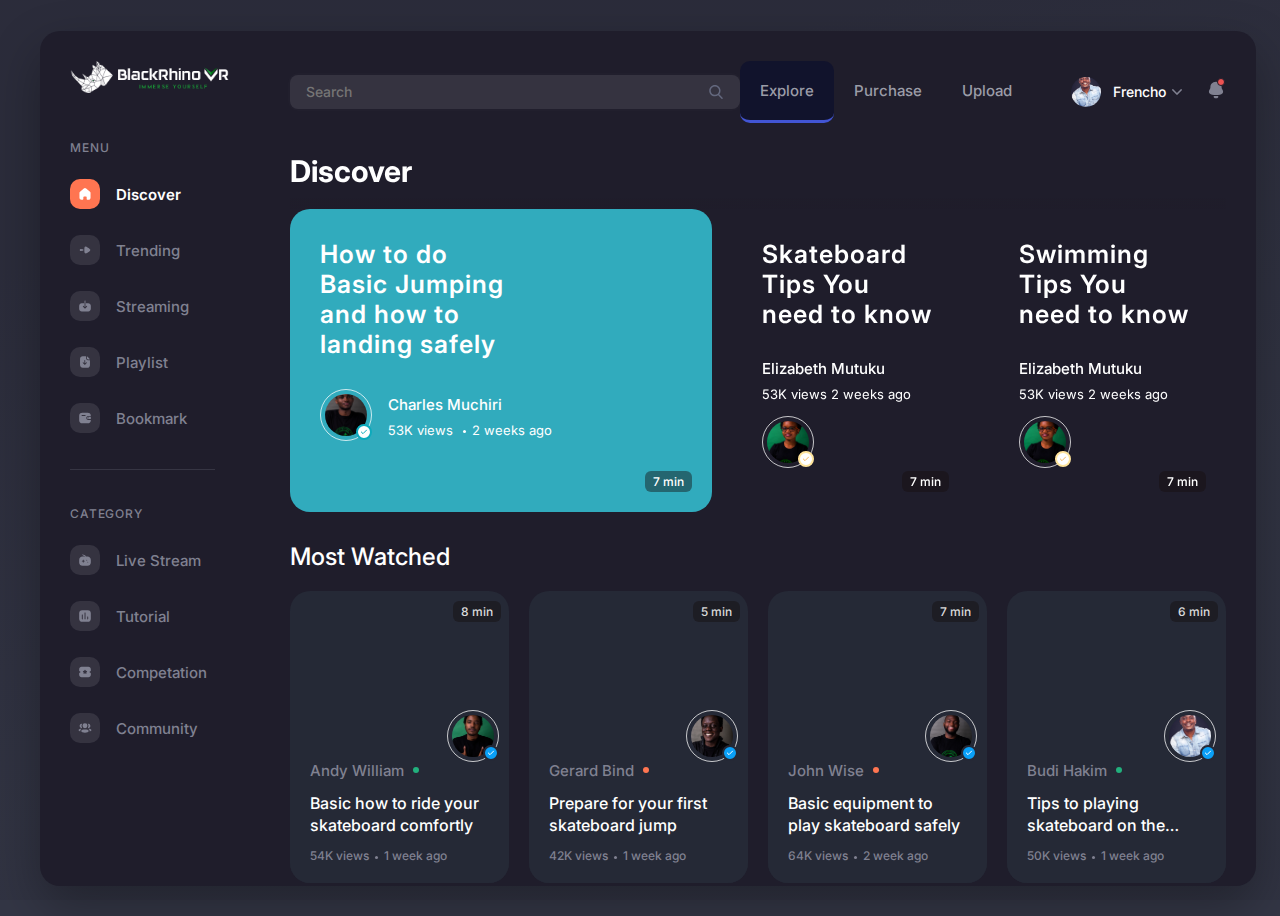
==== index.html @ 7362e7e1 "initial commit" ====
<!DOCTYPE html>
<html lang="en">

<head>
    <meta charset="UTF-8">
    <meta http-equiv="X-UA-Compatible" content="IE=edge">
    <meta name="viewport" content="width=device-width, initial-scale=1.0">
    <title>Black Rhino 3D</title>
    <link rel="shortcut icon" type="image/jpg" href="/media/favicon.png" />
    <link rel="stylesheet" type="text/css" href="styles/styles.css" media="screen" />
    <link rel="stylesheet" type="text/css" href="https://vjs.zencdn.net/5-unsafe/video-js.css" media="screen">
</head>

<body>
    <div class="container">
        <div class="sidebar">
            <span class="logo">
                <img src="/media/brvr-logo.png">
            </span>
            <a class="logo-expand" href="#">
                <img src="media/logo_14_l_r.png">
            </a>
            <div class="side-wrapper">
                <div class="side-title">MENU</div>
                <div class="side-menu">
                    <a class="sidebar-link discover is-active" href="#">
                        <svg viewBox="0 0 24 24" fill="currentColor">
                            <path
                                d="M9.135 20.773v-3.057c0-.78.637-1.414 1.423-1.414h2.875c.377 0 .74.15 1.006.414.267.265.417.625.417 1v3.057c-.002.325.126.637.356.867.23.23.544.36.87.36h1.962a3.46 3.46 0 002.443-1 3.41 3.41 0 001.013-2.422V9.867c0-.735-.328-1.431-.895-1.902l-6.671-5.29a3.097 3.097 0 00-3.949.072L3.467 7.965A2.474 2.474 0 002.5 9.867v8.702C2.5 20.464 4.047 22 5.956 22h1.916c.68 0 1.231-.544 1.236-1.218l.027-.009z" />
                        </svg>
                        Discover
                    </a>
                    <a class="sidebar-link trending" href="#">
                        <svg viewBox="0 0 24 24" fill="currentColor">
                            <path fill-rule="evenodd" clip-rule="evenodd"
                                d="M10.835 12.007l.002.354c.012 1.404.096 2.657.242 3.451 0 .015.16.802.261 1.064.16.38.447.701.809.905a2 2 0 00.91.219c.249-.012.66-.137.954-.242l.244-.094c1.617-.642 4.707-2.74 5.891-4.024l.087-.09.39-.42c.245-.322.375-.715.375-1.138 0-.379-.116-.758-.347-1.064-.07-.099-.18-.226-.28-.334l-.379-.397c-1.305-1.321-4.129-3.175-5.593-3.79 0-.013-.91-.393-1.343-.407h-.057c-.665 0-1.286.379-1.603.991-.087.168-.17.496-.233.784l-.114.544c-.13.874-.216 2.216-.216 3.688zm-6.332-1.525C3.673 10.482 3 11.162 3 12a1.51 1.51 0 001.503 1.518l3.7-.328c.65 0 1.179-.532 1.179-1.19 0-.658-.528-1.191-1.18-1.191l-3.699-.327z" />
                        </svg>
                        Trending
                    </a>
                    <a class="sidebar-link" href="#">
                        <svg viewBox="0 0 24 24" fill="currentColor">
                            <path
                                d="M11.23 7.29V3.283c0-.427.34-.782.77-.782.385 0 .711.298.763.677l.007.104v4.01h4.78c2.38 0 4.335 1.949 4.445 4.38l.005.215v5.04c0 2.447-1.887 4.456-4.232 4.569l-.208.005H6.44c-2.38 0-4.326-1.94-4.435-4.379L2 16.905v-5.03c0-2.447 1.878-4.466 4.222-4.58l.208-.004h4.8v6.402l-1.6-1.652a.755.755 0 00-1.09 0 .81.81 0 00-.22.568c0 .157.045.32.14.459l.08.099 2.91 3.015c.14.155.34.237.55.237a.735.735 0 00.465-.166l.075-.071 2.91-3.015c.3-.31.3-.816 0-1.126a.755.755 0 00-1.004-.077l-.086.077-1.59 1.652V7.291h-1.54z" />
                        </svg>
                        Streaming
                    </a>
                    <a class="sidebar-link" href="#">
                        <svg viewBox="0 0 24 24" fill="currentColor">
                            <path fill-rule="evenodd" clip-rule="evenodd"
                                d="M12.1535 16.64L14.995 13.77C15.2822 13.47 15.2822 13 14.9851 12.71C14.698 12.42 14.2327 12.42 13.9455 12.71L12.3713 14.31V9.49C12.3713 9.07 12.0446 8.74 11.6386 8.74C11.2327 8.74 10.896 9.07 10.896 9.49V14.31L9.32178 12.71C9.03465 12.42 8.56931 12.42 8.28218 12.71C7.99505 13 7.99505 13.47 8.28218 13.77L11.1139 16.64C11.1832 16.71 11.2624 16.76 11.3515 16.8C11.4406 16.84 11.5396 16.86 11.6386 16.86C11.7376 16.86 11.8267 16.84 11.9158 16.8C12.005 16.76 12.0842 16.71 12.1535 16.64ZM19.3282 9.02561C19.5609 9.02292 19.8143 9.02 20.0446 9.02C20.302 9.02 20.5 9.22 20.5 9.47V17.51C20.5 19.99 18.5 22 16.0446 22H8.17327C5.58911 22 3.5 19.89 3.5 17.29V6.51C3.5 4.03 5.4901 2 7.96535 2H13.2525C13.5 2 13.7079 2.21 13.7079 2.46V5.68C13.7079 7.51 15.1931 9.01 17.0149 9.02C17.4333 9.02 17.8077 9.02318 18.1346 9.02595C18.3878 9.02809 18.6125 9.03 18.8069 9.03C18.9479 9.03 19.1306 9.02789 19.3282 9.02561ZM19.6045 7.5661C18.7916 7.5691 17.8322 7.5661 17.1421 7.5591C16.047 7.5591 15.145 6.6481 15.145 5.5421V2.9061C15.145 2.4751 15.6629 2.2611 15.9579 2.5721C16.7203 3.37199 17.8873 4.5978 18.8738 5.63395C19.2735 6.05379 19.6436 6.44249 19.945 6.7591C20.2342 7.0621 20.0223 7.5651 19.6045 7.5661Z" />
                        </svg>
                        Playlist
                    </a>
                    <a class="sidebar-link" href="#">
                        <svg viewBox="0 0 24 24" fill="currentColor">
                            <path fill-rule="evenodd" clip-rule="evenodd"
                                d="M17.769 8.382H22C22 4.985 19.964 3 16.516 3H7.484C4.036 3 2 4.985 2 8.338v7.324C2 19.015 4.036 21 7.484 21h9.032C19.964 21 22 19.015 22 15.662v-.313h-4.231c-1.964 0-3.556-1.552-3.556-3.466 0-1.915 1.592-3.467 3.556-3.467v-.034zm0 1.49h3.484c.413 0 .747.326.747.728v2.531a.746.746 0 01-.747.728H17.85c-.994.013-1.864-.65-2.089-1.595a1.982 1.982 0 01.433-1.652 2.091 2.091 0 011.576-.74zm.151 2.661h.329a.755.755 0 00.764-.745.755.755 0 00-.764-.746h-.329a.766.766 0 00-.54.213.727.727 0 00-.224.524c0 .413.34.75.764.754zM6.738 8.382h5.644a.755.755 0 00.765-.746.755.755 0 00-.765-.745H6.738a.755.755 0 00-.765.737c0 .413.341.75.765.754z" />
                        </svg>
                        Bookmark
                    </a>
                </div>
            </div>
            <div class="side-wrapper">
                <div class="side-title">CATEGORY</div>
                <div class="side-menu">
                    <a class="sidebar-link" href="#">
                        <svg viewBox="0 0 24 24" fill="currentColor">
                            <path fill-rule="evenodd" clip-rule="evenodd"
                                d="M15.164 6.083l.948.011c3.405 0 5.888 2.428 5.888 5.78v4.307c0 3.353-2.483 5.78-5.888 5.78A193.5 193.5 0 0112.01 22c-1.374 0-2.758-.01-4.122-.038-3.405 0-5.888-2.428-5.888-5.78v-4.307c0-3.353 2.483-5.78 5.898-5.78 1.286-.02 2.6-.04 3.935-.04v-.163c0-.665-.56-1.204-1.226-1.204h-.972c-1.109 0-2.012-.886-2.012-1.965 0-.395.334-.723.736-.723.412 0 .736.328.736.723 0 .289.246.52.54.52h.972c1.481.01 2.688 1.194 2.698 2.64v.183c.619 0 1.238.008 1.859.017zm-4.312 8.663h-1.03v1.02a.735.735 0 01-.737.723.728.728 0 01-.736-.722v-1.021H7.31a.728.728 0 01-.736-.723c0-.395.334-.722.736-.722h1.04v-1.012c0-.395.324-.723.736-.723.403 0 .736.328.736.723v1.012h1.03c.403 0 .737.327.737.722a.728.728 0 01-.736.723zm4.17-1.629h.099a.728.728 0 00.736-.722.735.735 0 00-.736-.723h-.098a.722.722 0 100 1.445zm1.679 3.315h.098a.728.728 0 00.736-.723.735.735 0 00-.736-.723H16.7a.722.722 0 100 1.445z" />
                        </svg>
                        Live Stream
                    </a>
                    <a class="sidebar-link" href="#">
                        <svg viewBox="0 0 24 24" fill="currentColor">
                            <path fill-rule="evenodd" clip-rule="evenodd"
                                d="M7.33 2h9.34c3.4 0 5.32 1.93 5.33 5.33v9.34c0 3.4-1.93 5.33-5.33 5.33H7.33C3.93 22 2 20.07 2 16.67V7.33C2 3.93 3.93 2 7.33 2zm4.72 15.86c.43 0 .79-.32.83-.75V6.92a.815.815 0 00-.38-.79.84.84 0 00-1.28.79v10.19c.05.43.41.75.83.75zm4.6 0c.42 0 .78-.32.83-.75v-3.28a.839.839 0 00-1.28-.79.806.806 0 00-.38.79v3.28c.04.43.4.75.83.75zm-8.43-.75a.827.827 0 01-.83.75c-.43 0-.79-.32-.83-.75V10.2a.84.84 0 01.39-.79c.27-.17.61-.17.88 0s.42.48.39.79v6.91z" />
                        </svg>
                        Tutorial
                    </a>
                    <a class="sidebar-link" href="#">
                        <svg viewBox="0 0 24 24" fill="currentColor">
                            <path fill-rule="evenodd" clip-rule="evenodd"
                                d="M19.761 12.001c0 .814.668 1.475 1.489 1.475.414 0 .75.333.75.743v2.677C22 19.159 20.142 21 17.858 21H6.143C3.859 21 2 19.159 2 16.896v-2.677c0-.41.336-.743.75-.743.822 0 1.49-.662 1.49-1.475 0-.793-.641-1.39-1.49-1.39a.752.752 0 01-.53-.217.74.74 0 01-.22-.525l.002-2.764C2.002 4.842 3.86 3 6.144 3h11.712c2.284 0 4.143 1.842 4.143 4.105L22 9.782a.741.741 0 01-.219.526.753.753 0 01-.531.218c-.821 0-1.489.662-1.489 1.475zm-5.509.647l1.179-1.137a.73.73 0 00-.409-1.25l-1.629-.236-.729-1.462a.737.737 0 00-.662-.41H12a.74.74 0 00-.663.409l-.729 1.463-1.626.235a.735.735 0 00-.6.498.724.724 0 00.187.753l1.179 1.137-.278 1.608a.727.727 0 00.295.719.742.742 0 00.777.054L12 14.27l1.455.757a.733.733 0 00.78-.053.723.723 0 00.296-.718l-.279-1.608z" />
                        </svg>
                        Competation
                    </a>
                    <a class="sidebar-link" href="#">
                        <svg viewBox="0 0 24 24" fill="currentColor">
                            <path fill-rule="evenodd" clip-rule="evenodd"
                                d="M16.158 8.233a4.207 4.207 0 01-4.209 4.234 4.207 4.207 0 01-4.21-4.234A4.206 4.206 0 0111.95 4a4.206 4.206 0 014.21 4.233zM11.95 20c-3.431 0-6.36-.544-6.36-2.72 0-2.177 2.91-2.74 6.36-2.74 3.431 0 6.361.544 6.361 2.72S15.399 20 11.949 20zm6.008-11.69a5.765 5.765 0 01-.984 3.24.158.158 0 00.107.245 3.4 3.4 0 00.483.046c1.643.044 3.118-1.02 3.525-2.621.604-2.379-1.168-4.514-3.425-4.514-.245 0-.48.026-.708.073-.031.007-.064.021-.082.05-.022.034-.006.08.016.11a5.807 5.807 0 011.068 3.37zm2.721 5.203c1.104.217 1.83.66 2.131 1.304a1.923 1.923 0 010 1.67c-.46.998-1.944 1.319-2.52 1.402-.12.018-.215-.086-.203-.206.295-2.767-2.048-4.08-2.654-4.381-.026-.014-.032-.034-.03-.047.003-.009.013-.023.033-.026 1.312-.024 2.722.156 3.243.284zM6.438 11.84c.164-.004.325-.019.483-.046a.158.158 0 00.106-.245 5.765 5.765 0 01-.984-3.24c0-1.25.39-2.416 1.068-3.372.022-.03.037-.075.016-.11-.017-.027-.051-.042-.082-.05a3.52 3.52 0 00-.71-.072c-2.255 0-4.027 2.135-3.423 4.514.407 1.6 1.882 2.664 3.525 2.621zm.159 1.414c.003.013-.003.033-.028.047-.607.302-2.95 1.614-2.656 4.38.013.121-.082.224-.201.207-.577-.083-2.06-.404-2.52-1.402a1.917 1.917 0 010-1.67c.3-.644 1.026-1.087 2.13-1.305.522-.127 1.93-.307 3.244-.283.02.003.03.017.03.026z" />
                        </svg>
                        Community
                    </a>
                </div>
            </div>
        </div>
        <div class="wrapper">
            <div class="header">
                <div class="search-bar">
                    <input type="text" placeholder="Search">
                </div>
                <a class="header-link active">Explore</a>
                <a class="header-link">Purchase</a>
                <a class="header-link">Upload</a>
                <div class="user-settings">
                    <img class="user-img" src="/media/team-brian.jpg" alt=" Brian Afande">
                    <div class="user-name">Frencho</div>
                    <svg viewBox="0 0 492 492" fill="currentColor">
                        <path
                            d="M484.13 124.99l-16.11-16.23a26.72 26.72 0 00-19.04-7.86c-7.2 0-13.96 2.79-19.03 7.86L246.1 292.6 62.06 108.55c-5.07-5.06-11.82-7.85-19.03-7.85s-13.97 2.79-19.04 7.85L7.87 124.68a26.94 26.94 0 000 38.06l219.14 219.93c5.06 5.06 11.81 8.63 19.08 8.63h.09c7.2 0 13.96-3.57 19.02-8.63l218.93-219.33A27.18 27.18 0 00492 144.1c0-7.2-2.8-14.06-7.87-19.12z">
                        </path>
                    </svg>
                    <div class="notify">
                        <div class="notification"></div>
                        <svg viewBox="0 0 24 24" fill="currentColor">
                            <path fill-rule="evenodd" clip-rule="evenodd"
                                d="M18.707 8.796c0 1.256.332 1.997 1.063 2.85.553.628.73 1.435.73 2.31 0 .874-.287 1.704-.863 2.378a4.537 4.537 0 01-2.9 1.413c-1.571.134-3.143.247-4.736.247-1.595 0-3.166-.068-4.737-.247a4.532 4.532 0 01-2.9-1.413 3.616 3.616 0 01-.864-2.378c0-.875.178-1.682.73-2.31.754-.854 1.064-1.594 1.064-2.85V8.37c0-1.682.42-2.781 1.283-3.858C7.861 2.942 9.919 2 11.956 2h.09c2.08 0 4.204.987 5.466 2.625.82 1.054 1.195 2.108 1.195 3.745v.426zM9.074 20.061c0-.504.462-.734.89-.833.5-.106 3.545-.106 4.045 0 .428.099.89.33.89.833-.025.48-.306.904-.695 1.174a3.635 3.635 0 01-1.713.731 3.795 3.795 0 01-1.008 0 3.618 3.618 0 01-1.714-.732c-.39-.269-.67-.694-.695-1.173z" />
                        </svg>
                    </div>
                </div>
            </div>
            <main class="main-container">
                <div class="main-header anim" style="--delay: 0s">Discover</div>
                <div class="main-blogs">
                    <div class="main-blog anim" style="--delay: .1s">
                        <div class="main-blog__title">How to do Basic Jumping and how to landing safely</div>
                        <div class="main-blog__author">
                            <div class="author-img__wrapper">
                                <svg viewBox="0 0 24 24" fill="none" stroke="currentColor" stroke-width="3"
                                    stroke-linecap="round" stroke-linejoin="round" class="feather feather-check">
                                    <path d="M20 6L9 17l-5-5" />
                                </svg>
                                <img class="author-img" src="/media/Charles-Muchiri-360-Videos.jpg" />
                            </div>
                            <div class="author-detail">
                                <div class="author-name">Charles Muchiri</div>
                                <div class="author-info">53K views <span class="seperate"></span>2 weeks ago</div>
                            </div>
                        </div>
                        <div class="main-blog__time">7 min</div>
                    </div>
                    <div class="main-blog anim" style="--delay: .2s">
                        <div class="main-blog__title">Skateboard Tips You need to know</div>
                        <div class="main-blog__author tips">
                            <div class="main-blog__time">7 min</div>
                            <div class="author-img__wrapper">
                                <svg viewBox="0 0 24 24" fill="none" stroke="currentColor" stroke-width="3"
                                    stroke-linecap="round" stroke-linejoin="round" class="feather feather-check">
                                    <path d="M20 6L9 17l-5-5" />
                                </svg>
                                <img class="author-img" src="/media/Elizabeth-Mutuku-360-Videos.jpg" />
                            </div>
                            <div class="author-detail">
                                <div class="author-name">Elizabeth Mutuku</div>
                                <div class="author-info">53K views <span></span>2 weeks ago</div>
                            </div>
                        </div>
                    </div>
                    <div class="main-blog anim" style="--delay: .3s;background-image: url(https://images.pexels.com/photos/3046637/pexels-photo-3046637.jpeg);" >
                        <div class="main-blog__title">Swimming Tips You need to know</div>
                        <div class="main-blog__author tips">
                            <div class="main-blog__time">7 min</div>
                            <div class="author-img__wrapper">
                                <svg viewBox="0 0 24 24" fill="none" stroke="currentColor" stroke-width="3"
                                    stroke-linecap="round" stroke-linejoin="round" class="feather feather-check">
                                    <path d="M20 6L9 17l-5-5" />
                                </svg>
                                <img class="author-img" src="/media/Elizabeth-Mutuku-360-Videos.jpg" />
                            </div>
                            <div class="author-detail">
                                <div class="author-name">Elizabeth Mutuku</div>
                                <div class="author-info">53K views <span></span>2 weeks ago</div>
                            </div>
                        </div>
                    </div>
                </div>
                <div class="small-header anim" style="--delay: .3s">Most Watched</div>
                <div class="videos">
                    <div class="video anim" style="--delay: .4s">
                        <div class="video-time">8 min</div>
                        <div class="video-wrapper">
                            <video muted="">
                                <source
                                    src="https://player.vimeo.com/external/436572488.sd.mp4?s=eae5fb490e214deb9ff532dd98d101efe94e7a8b&profile_id=139&oauth2_token_id=57447761"
                                    type="video/mp4">
                            </video>
                            <div class="author-img__wrapper video-author">
                                <svg viewBox="0 0 24 24" fill="none" stroke="currentColor" stroke-width="3"
                                    stroke-linecap="round" stroke-linejoin="round" class="feather feather-check">
                                    <path d="M20 6L9 17l-5-5" />
                                </svg>
                                <img class="author-img" src="/media/Isa-Mohamed-360-Videos.jpg" />
                            </div>
                        </div>
                        <div class="video-by">Andy William</div>
                        <div class="video-name">Basic how to ride your skateboard comfortly</div>
                        <div class="video-view">54K views<span class="seperate video-seperate"></span>1 week ago</div>
                    </div>
                    <div class="video anim" style="--delay: .5s">
                        <div class="video-time">5 min</div>
                        <div class="video-wrapper">
                            <video muted="">
                                <source
                                    src="https://player.vimeo.com/external/449972745.sd.mp4?s=9943177fe8a6147b7bc4598259401f06ec57878a&profile_id=139&oauth2_token_id=57447761"
                                    type="video/mp4">
                            </video>
                            <div class="author-img__wrapper video-author">
                                <svg viewBox="0 0 24 24" fill="none" stroke="currentColor" stroke-width="3"
                                    stroke-linecap="round" stroke-linejoin="round" class="feather feather-check">
                                    <path d="M20 6L9 17l-5-5" />
                                </svg>
                                <img class="author-img" src="/media/Longino-Muluka-AR-VR-Developer.jpg" />
                            </div>
                        </div>
                        <div class="video-by offline">Gerard Bind</div>
                        <div class="video-name">Prepare for your first skateboard jump</div>
                        <div class="video-view">42K views<span class="seperate video-seperate"></span>1 week ago</div>
                    </div>
                    <div class="video anim" style="--delay: .6s">
                        <div class="video-time">7 min</div>
                        <div class="video-wrapper">
                            <video muted="">
                                <source
                                    src="https://player.vimeo.com/external/436553499.sd.mp4?s=0e44527f269278743db448761e35c5e39cfaa52c&profile_id=139&oauth2_token_id=57447761"
                                    type="video/mp4">
                            </video>
                            <div class="author-img__wrapper video-author">
                                <svg viewBox="0 0 24 24" fill="none" stroke="currentColor" stroke-width="3"
                                    stroke-linecap="round" stroke-linejoin="round" class="feather feather-check">
                                    <path d="M20 6L9 17l-5-5" />
                                </svg>
                                <img class="author-img" src="/media/Stephen-Kimani-AR-VR-Developer.jpg" />
                            </div>
                        </div>
                        <div class="video-by offline">John Wise</div>
                        <div class="video-name">Basic equipment to play skateboard safely</div>
                        <div class="video-view">64K views<span class="seperate video-seperate"></span>2 week ago</div>
                    </div>
                    <div class="video anim" style="--delay: .7s">
                        <div class="video-time">6 min</div>
                        <div class="video-wrapper">
                            <video muted="">
                                <source
                                    src="https://player.vimeo.com/external/361861493.sd.mp4?s=19d8275ca755d653042a87ef28b2f0b2eabf57d0&profile_id=139&oauth2_token_id=57447761"
                                    type="video/mp4">
                            </video>
                            <div class="author-img__wrapper video-author">
                                <svg viewBox="0 0 24 24" fill="none" stroke="currentColor" stroke-width="3"
                                    stroke-linecap="round" stroke-linejoin="round" class="feather feather-check">
                                    <path d="M20 6L9 17l-5-5" />
                                </svg>
                                <img class="author-img" src="/media/team-brian.jpg" />
                            </div>
                        </div>
                        <div class="video-by">Budi Hakim</div>
                        <div class="video-name">Tips to playing skateboard on the ramp</div>
                        <div class="video-view">50K views<span class="seperate video-seperate"></span>1 week ago</div>
                    </div>
                    <div class="video anim" style="--delay: .4s">
                        <div class="video-time">8 min</div>
                        <div class="video-wrapper">
                            <video muted="">
                                <source
                                    src="https://player.vimeo.com/external/436572488.sd.mp4?s=eae5fb490e214deb9ff532dd98d101efe94e7a8b&profile_id=139&oauth2_token_id=57447761"
                                    type="video/mp4">
                            </video>
                            <div class="author-img__wrapper video-author">
                                <svg viewBox="0 0 24 24" fill="none" stroke="currentColor" stroke-width="3"
                                    stroke-linecap="round" stroke-linejoin="round" class="feather feather-check">
                                    <path d="M20 6L9 17l-5-5" />
                                </svg>
                                <img class="author-img" src="/media/Isa-Mohamed-360-Videos.jpg" />
                            </div>
                        </div>
                        <div class="video-by">Andy William</div>
                        <div class="video-name">Basic how to ride your skateboard comfortly</div>
                        <div class="video-view">54K views<span class="seperate video-seperate"></span>1 week ago</div>
                    </div>
                    <div class="video anim" style="--delay: .5s">
                        <div class="video-time">5 min</div>
                        <div class="video-wrapper">
                            <video muted="">
                                <source
                                    src="https://player.vimeo.com/external/449972745.sd.mp4?s=9943177fe8a6147b7bc4598259401f06ec57878a&profile_id=139&oauth2_token_id=57447761"
                                    type="video/mp4">
                            </video>
                            <div class="author-img__wrapper video-author">
                                <svg viewBox="0 0 24 24" fill="none" stroke="currentColor" stroke-width="3"
                                    stroke-linecap="round" stroke-linejoin="round" class="feather feather-check">
                                    <path d="M20 6L9 17l-5-5" />
                                </svg>
                                <img class="author-img" src="/media/Longino-Muluka-AR-VR-Developer.jpg" />
                            </div>
                        </div>
                        <div class="video-by offline">Gerard Bind</div>
                        <div class="video-name">Prepare for your first skateboard jump</div>
                        <div class="video-view">42K views<span class="seperate video-seperate"></span>1 week ago</div>
                    </div>
                    <div class="video anim" style="--delay: .6s">
                        <div class="video-time">7 min</div>
                        <div class="video-wrapper">
                            <video muted="">
                                <source
                                    src="https://player.vimeo.com/external/436553499.sd.mp4?s=0e44527f269278743db448761e35c5e39cfaa52c&profile_id=139&oauth2_token_id=57447761"
                                    type="video/mp4">
                            </video>
                            <div class="author-img__wrapper video-author">
                                <svg viewBox="0 0 24 24" fill="none" stroke="currentColor" stroke-width="3"
                                    stroke-linecap="round" stroke-linejoin="round" class="feather feather-check">
                                    <path d="M20 6L9 17l-5-5" />
                                </svg>
                                <img class="author-img" src="/media/Stephen-Kimani-AR-VR-Developer.jpg" />
                            </div>
                        </div>
                        <div class="video-by offline">John Wise</div>
                        <div class="video-name">Basic equipment to play skateboard safely</div>
                        <div class="video-view">64K views<span class="seperate video-seperate"></span>2 week ago</div>
                    </div>
                    <div class="video anim" style="--delay: .7s">
                        <div class="video-time">6 min</div>
                        <div class="video-wrapper">
                            <video muted="">
                                <source
                                    src="https://player.vimeo.com/external/361861493.sd.mp4?s=19d8275ca755d653042a87ef28b2f0b2eabf57d0&profile_id=139&oauth2_token_id=57447761"
                                    type="video/mp4">
                            </video>
                            <div class="author-img__wrapper video-author">
                                <svg viewBox="0 0 24 24" fill="none" stroke="currentColor" stroke-width="3"
                                    stroke-linecap="round" stroke-linejoin="round" class="feather feather-check">
                                    <path d="M20 6L9 17l-5-5" />
                                </svg>
                                <img class="author-img" src="/media/team-brian.jpg" />
                            </div>
                        </div>
                        <div class="video-by">Budi Hakim</div>
                        <div class="video-name">Tips to playing skateboard on the ramp</div>
                        <div class="video-view">50K views<span class="seperate video-seperate"></span>1 week ago</div>
                    </div>
                </div>
                <div class="stream-area">
                    <div class="video-stream">
                        <video id="my_video_1" class="video-js vjs-default-skin anim" width="640px" height="267px"
                            controls preload="none"
                            poster='https://images.unsplash.com/photo-1476801071117-fbc157ae3f01?ixlib=rb-1.2.1&ixid=MXwxMjA3fDB8MHxwaG90by1yZWxhdGVkfDh8fHxlbnwwfHx8&w=1000&q=80'
                            data-setup='{ "aspectRatio":"940:620", "playbackRates": [1, 1.5, 2] }'>
                            <source
                                src="https://player.vimeo.com/external/390402719.sd.mp4?s=20cfdb066c4253047562b65bd4e411b86a004bc5&profile_id=139&oauth2_token_id=57447761"
                                type='video/mp4' />
                            <source
                                src="https://player.vimeo.com/external/390402719.sd.mp4?s=20cfdb066c4253047562b65bd4e411b86a004bc5&profile_id=139&oauth2_token_id=57447761"
                                type='video/webm' />
                        </video>
                        <div class="video-detail">
                            <div class="video-content">
                                <div class="video-p-wrapper anim" style="--delay: .1s">
                                    <div class="author-img__wrapper video-author video-p">
                                        <svg viewBox="0 0 24 24" fill="none" stroke="currentColor" stroke-width="3"
                                            stroke-linecap="round" stroke-linejoin="round"
                                            class="feather feather-check">
                                            <path d="M20 6L9 17l-5-5" />
                                        </svg>
                                        <img class="author-img"
                                            src="https://images.pexels.com/photos/1680172/pexels-photo-1680172.jpeg?auto=compress&cs=tinysrgb&dpr=2&w=500" />
                                    </div>
                                    <div class="video-p-detail">
                                        <div class="video-p-name">Andy William</div>
                                        <div class="video-p-sub">1,980,893 subscribers</div>
                                    </div>
                                    <div class="button-wrapper">
                                        <button class="like">
                                            <svg viewBox="0 0 24 24" fill="currentColor"
                                                xmlns="http://www.w3.org/2000/svg">
                                                <path
                                                    d="M21.435 2.582a1.933 1.933 0 00-1.93-.503L3.408 6.759a1.92 1.92 0 00-1.384 1.522c-.142.75.355 1.704 1.003 2.102l5.033 3.094a1.304 1.304 0 001.61-.194l5.763-5.799a.734.734 0 011.06 0c.29.292.29.765 0 1.067l-5.773 5.8c-.428.43-.508 1.1-.193 1.62l3.075 5.083c.36.604.98.946 1.66.946.08 0 .17 0 .251-.01.78-.1 1.4-.634 1.63-1.39l4.773-16.075c.21-.685.02-1.43-.48-1.943z" />
                                            </svg>
                                            Share
                                        </button>
                                        <button class="like red">
                                            <svg viewBox="0 0 24 24" fill="currentColor"
                                                xmlns="http://www.w3.org/2000/svg">
                                                <path fill-rule="evenodd" clip-rule="evenodd"
                                                    d="M15.85 2.5c.63 0 1.26.09 1.86.29 3.69 1.2 5.02 5.25 3.91 8.79a12.728 12.728 0 01-3.01 4.81 38.456 38.456 0 01-6.33 4.96l-.25.15-.26-.16a38.093 38.093 0 01-6.37-4.96 12.933 12.933 0 01-3.01-4.8c-1.13-3.54.2-7.59 3.93-8.81.29-.1.59-.17.89-.21h.12c.28-.04.56-.06.84-.06h.11c.63.02 1.24.13 1.83.33h.06c.04.02.07.04.09.06.22.07.43.15.63.26l.38.17c.092.05.195.125.284.19.056.04.107.077.146.1l.05.03c.085.05.175.102.25.16a6.263 6.263 0 013.85-1.3zm2.66 7.2c.41-.01.76-.34.79-.76v-.12a3.3 3.3 0 00-2.11-3.16.8.8 0 00-1.01.5c-.14.42.08.88.5 1.03.64.24 1.07.87 1.07 1.57v.03a.86.86 0 00.19.62c.14.17.35.27.57.29z" />
                                            </svg>
                                            Liked
                                        </button>
                                    </div>
                                </div>
                                <div class="video-p-title anim" style="--delay: .2s">Basic how to ride your Skateboard
                                </div>
                                <div class="video-p-subtitle anim" style="--delay: .3s">Lorem ipsum dolor sit amet
                                    consectetur adipisicing elit. Repellendus illum tempora consequuntur. Lorem ipsum
                                    dolor sit amet consectetur adipisicing elit. Debitis earum velit accusantium maiores
                                    qui sit quas, laborum voluptatibus vero quidem tempore facilis voluptate tempora
                                    deserunt! </div>
                                <div class="video-p-subtitle anim" style="--delay: .4s">Lorem ipsum dolor sit amet
                                    consectetur adipisicing elit. Temporibus laborum qui dolorum fugiat eius accusantium
                                    repellendus illum tempora consequuntur. Lorem ipsum dolor, sit amet consectetur
                                    adipisicing elit.</div>
                            </div>
                        </div>
                    </div>
                    <div class="chat-stream">
                        <div class="chat">
                            <div class="chat-header anim">Live Chat<span><svg viewBox="0 0 24 24" fill="currentColor"
                                        xmlns="http://www.w3.org/2000/svg">
                                        <path fill-rule="evenodd" clip-rule="evenodd"
                                            d="M14.212 7.762c0 2.644-2.163 4.763-4.863 4.763-2.698 0-4.863-2.119-4.863-4.763C4.486 5.12 6.651 3 9.35 3c2.7 0 4.863 2.119 4.863 4.762zM2 17.917c0-2.447 3.386-3.06 7.35-3.06 3.985 0 7.349.634 7.349 3.083 0 2.448-3.386 3.06-7.35 3.06C5.364 21 2 20.367 2 17.917zM16.173 7.85a6.368 6.368 0 01-1.137 3.646c-.075.107-.008.252.123.275.182.03.369.048.56.052 1.898.048 3.601-1.148 4.072-2.95.697-2.675-1.35-5.077-3.957-5.077a4.16 4.16 0 00-.818.082c-.036.008-.075.025-.095.055-.025.04-.007.09.019.124a6.414 6.414 0 011.233 3.793zm3.144 5.853c1.276.245 2.115.742 2.462 1.467a2.107 2.107 0 010 1.878c-.531 1.123-2.245 1.485-2.912 1.578a.207.207 0 01-.234-.232c.34-3.113-2.367-4.588-3.067-4.927-.03-.017-.036-.04-.034-.055.002-.01.015-.025.038-.028 1.515-.028 3.145.176 3.747.32z" />
                                    </svg>
                                    15,988 people
                                </span>
                            </div>
                            <div class="message-container">
                                <div class="message anim" style="--delay: .1s">
                                    <div class="author-img__wrapper video-author video-p">
                                        <svg viewBox="0 0 24 24" fill="none" stroke="currentColor" stroke-width="3"
                                            stroke-linecap="round" stroke-linejoin="round"
                                            class="feather feather-check">
                                            <path d="M20 6L9 17l-5-5" />
                                        </svg>
                                        <img class="author-img"
                                            src="https://images.unsplash.com/photo-1560941001-d4b52ad00ecc?ixid=MXwxMjA3fDB8MHxwaG90by1wYWdlfHx8fGVufDB8fHw%3D&ixlib=rb-1.2.1&auto=format&fit=crop&w=1650&q=80" />
                                    </div>
                                    <div class="msg-wrapper">
                                        <div class="msg__name video-p-name"> Wijaya Adabi</div>
                                        <div class="msg__content video-p-sub"> Lorem ipsum clor sit, ame conse quae
                                            debitis</div>
                                    </div>
                                </div>
                                <div class="message anim" style="--delay: .2s">
                                    <div class="author-img__wrapper video-author video-p">
                                        <svg viewBox="0 0 24 24" fill="none" stroke="currentColor" stroke-width="3"
                                            stroke-linecap="round" stroke-linejoin="round"
                                            class="feather feather-check">
                                            <path d="M20 6L9 17l-5-5" />
                                        </svg>
                                        <img class="author-img"
                                            src="https://images.pexels.com/photos/2889942/pexels-photo-2889942.jpeg?auto=compress&cs=tinysrgb&dpr=2&w=500" />
                                    </div>
                                    <div class="msg-wrapper">
                                        <div class="msg__name video-p-name offline"> Johny Wise</div>
                                        <div class="msg__content video-p-sub"> Suscipit eos atque voluptates labore
                                        </div>
                                    </div>
                                </div>
                                <div class="message anim" style="--delay: .3s">
                                    <div class="author-img__wrapper video-author video-p">
                                        <svg viewBox="0 0 24 24" fill="none" stroke="currentColor" stroke-width="3"
                                            stroke-linecap="round" stroke-linejoin="round"
                                            class="feather feather-check">
                                            <path d="M20 6L9 17l-5-5" />
                                        </svg>
                                        <img class="author-img"
                                            src="https://images.unsplash.com/photo-1496345875659-11f7dd282d1d?ixid=MXwxMjA3fDB8MHxzZWFyY2h8Mzl8fG1lbnxlbnwwfHwwfA%3D%3D&ixlib=rb-1.2.1&auto=format&fit=crop&w=500&q=60" />
                                    </div>
                                    <div class="msg-wrapper">
                                        <div class="msg__name video-p-name offline"> Budi Hakim</div>
                                        <div class="msg__content video-p-sub">Dicta quidem sunt adipisci</div>
                                    </div>
                                </div>
                                <div class="message anim" style="--delay: .4s">
                                    <div class="author-img__wrapper video-author video-p">
                                        <svg viewBox="0 0 24 24" fill="none" stroke="currentColor" stroke-width="3"
                                            stroke-linecap="round" stroke-linejoin="round"
                                            class="feather feather-check">
                                            <path d="M20 6L9 17l-5-5" />
                                        </svg>
                                        <img class="author-img"
                                            src="https://images.pexels.com/photos/1870163/pexels-photo-1870163.jpeg?auto=compress&cs=tinysrgb&dpr=2&w=500" />
                                    </div>
                                    <div class="msg-wrapper">
                                        <div class="msg__name video-p-name"> Thomas Hope</div>
                                        <div class="msg__content video-p-sub"> recusandae doloremque aperiam alias
                                            molestias</div>
                                    </div>
                                </div>
                                <div class="message anim" style="--delay: .5s">
                                    <div class="author-img__wrapper video-author video-p">
                                        <svg viewBox="0 0 24 24" fill="none" stroke="currentColor" stroke-width="3"
                                            stroke-linecap="round" stroke-linejoin="round"
                                            class="feather feather-check">
                                            <path d="M20 6L9 17l-5-5" />
                                        </svg>
                                        <img class="author-img"
                                            src="https://images.pexels.com/photos/1680172/pexels-photo-1680172.jpeg?auto=compress&cs=tinysrgb&dpr=2&w=500" />
                                    </div>
                                    <div class="msg-wrapper">
                                        <div class="msg__name video-p-name"> Gerard Will</div>
                                        <div class="msg__content video-p-sub">Dicta quidem sunt adipisci</div>
                                    </div>
                                </div>
                                <div class="message anim" style="--delay: .6s">
                                    <div class="author-img__wrapper video-author video-p">
                                        <svg viewBox="0 0 24 24" fill="none" stroke="currentColor" stroke-width="3"
                                            stroke-linecap="round" stroke-linejoin="round"
                                            class="feather feather-check">
                                            <path d="M20 6L9 17l-5-5" />
                                        </svg>
                                        <img class="author-img"
                                            src="https://images.pexels.com/photos/2889942/pexels-photo-2889942.jpeg?auto=compress&cs=tinysrgb&dpr=2&w=500" />
                                    </div>
                                    <div class="msg-wrapper">
                                        <div class="msg__name video-p-name offline">Johny Wise</div>
                                        <div class="msg__content video-p-sub"> recusandae doloremque aperiam alias
                                            molestias</div>
                                    </div>
                                </div>
                            </div>
                            <div class="chat-footer anim" style="--delay: .1s">
                                <input type="text" placeholder="Write your message">
                            </div>
                        </div>
                        <div class="chat-vid__container">
                            <div class="chat-vid__title anim" style="--delay: .3s">Related Videos</div>
                            <div class="chat-vid anim" style="--delay: .4s">
                                <div class="chat-vid__wrapper">
                                    <img class="chat-vid__img"
                                        src="https://cdn.nohat.cc/thumb/f/720/3b55eddcfffa4e87897d.jpg" />
                                    <div class="chat-vid__content">
                                        <div class="chat-vid__name">Prepare for your first skateboard jump</div>
                                        <div class="chat-vid__by">Jordan Wise</div>
                                        <div class="chat-vid__info">125.908 views <span class="seperate"></span>2 days
                                            ago</div>
                                    </div>
                                </div>
                            </div>
                            <div class="chat-vid anim" style="--delay: .5s">
                                <div class="chat-vid__wrapper">
                                    <img class="chat-vid__img"
                                        src="https://iamaround.it/wp-content/uploads/2015/02/pexels-photo-4663818.jpeg" />
                                    <div class="chat-vid__content">
                                        <div class="chat-vid__name">Prepare for your first skateboard jump</div>
                                        <div class="chat-vid__by">Jordan Wise</div>
                                        <div class="chat-vid__info">125.908 views <span class="seperate"></span>2 days
                                            ago</div>
                                    </div>
                                </div>
                            </div>
                            <div class="chat-vid__button anim" style="--delay: .6s">See All related videos (32)</div>
                        </div>
                    </div>
                </div>
            </main>
        </div>
    </div>
    <script src="https://cdnjs.cloudflare.com/ajax/libs/jquery/2.1.3/jquery.min.js"></script>
    <script src="https://vjs.zencdn.net/5-unsafe/video.js"></script>
    <script src="js/scripts.js"></script>
</body>

</html>
---- styles/styles.css ----
@import url("https://fonts.googleapis.com/css2?family=Inter:wght@300;400;500;600&display=swap");
* {
  outline: none;
  box-sizing: border-box;
}

html {
  box-sizing: border-box;
  -webkit-font-smoothing: antialiased;
}

img {
  max-width: 100%;
}

:root {
  --body-font: "Inter", sans-serif;
  --theme-bg: #1f1d2b;
  --body-color: #808191;
  --button-bg: #353340;
  --border-color: rgb(128 129 145 / 24%);
  --video-bg: #252936;
  --delay: 0s;
}

body {
  font-family: var(--body-font);
  color: var(--body-color);
  background-image: url("https://images.unsplash.com/photo-1445251836269-d158eaa028a6?ixlib=rb-1.2.1&ixid=MXwxMjA3fDB8MHxwaG90by1wYWdlfHx8fGVufDB8fHw%3D&auto=format&fit=crop&w=1951&q=80");
  background-image: url(https://images.unsplash.com/photo-1520045892732-304bc3ac5d8e?ixlib=rb-1.2.1&ixid=MXwxMjA3fDB8MHxwaG90by1wYWdlfHx8fGVufDB8fHw%3D&auto=format&fit=crop&w=1950&q=80);
  background-position: center;
  background-size: cover;
  background-repeat: no-repeat;
  background-blend-mode: color-dodge;
  background-color: rgba(18, 21, 39, 0.86);
  display: flex;
  justify-content: center;
  align-items: center;
  flex-direction: column;
  padding: 1em 2em;
  width: 100%;
  height: 100vh;
  overflow: hidden;
}
body:before {
  position: absolute;
  left: 0;
  top: 0;
  width: 100%;
  height: 100%;
  background: linear-gradient(163deg, #1f1d2b 21%, rgba(31, 29, 43, 0.3113620448) 64%);
  opacity: 0.4;
  content: "";
}

.container {
  background-color: var(--theme-bg);
  max-width: 1440px;
  max-height: 900px;
  height: 95vh;
  display: flex;
  overflow: hidden;
  width: 100%;
  border-radius: 20px;
  font-size: 15px;
  font-weight: 500;
  box-shadow: 0 20px 50px rgba(0, 0, 0, 0.3);
  position: relative;
}

.sidebar {
  width: 220px;
  height: 100%;
  padding: 30px;
  display: flex;
  flex-direction: column;
  flex-shrink: 0;
  transition-duration: 0.2s;
  overflow-y: auto;
  overflow-x: hidden;
}
.sidebar .logo {
  display: none;
  width: 30px;
  height: 30px;
  background-color: #22b07d;
  flex-shrink: 0;
  color: #fff;
  align-items: center;
  border-radius: 50%;
  justify-content: center;
}
.sidebar .logo-expand {
  text-decoration: none;
  color: #fff;
  font-size: 19px;
  font-weight: 600;
  line-height: 34px;
  position: -webkit-sticky;
  position: sticky;
  top: 0;
}
.sidebar .logo-expand:before {
  content: "";
  position: absolute;
  top: -30px;
  left: 0;
  background: var(--theme-bg);
  width: 200px;
  height: 70px;
  z-index: -1;
}
.sidebar-link:hover, .sidebar-link.is-active {
  color: #fff;
  font-weight: 600;
}
.sidebar-link:hover:nth-child(2n+1) svg, .sidebar-link.is-active:nth-child(2n+1) svg {
  background: #ff7551;
}
.sidebar-link:hover:nth-child(2n) svg, .sidebar-link.is-active:nth-child(2n) svg {
  background: #32a7e2;
}
.sidebar-link:hover:nth-child(2n+3) svg, .sidebar-link.is-active:nth-child(2n+3) svg {
  background: #6c5ecf;
}
.sidebar.collapse {
  width: 90px;
  border-right: 1px solid var(--border-color);
}
.sidebar.collapse .logo-expand,
.sidebar.collapse .side-title {
  display: none;
}
.sidebar.collapse .logo {
  display: flex;
}
.sidebar.collapse .side-wrapper {
  width: 30px;
}
.sidebar.collapse .side-menu svg {
  margin-right: 30px;
}

@-webkit-keyframes bottom {
  0% {
    transform: translateY(100px);
    opacity: 0;
  }
  100% {
    opacity: 1;
    transform: none;
  }
}

@keyframes bottom {
  0% {
    transform: translateY(100px);
    opacity: 0;
  }
  100% {
    opacity: 1;
    transform: none;
  }
}
.side-menu {
  display: flex;
  flex-direction: column;
}
.side-menu a {
  display: flex;
  align-items: center;
  text-decoration: none;
  color: var(--body-color);
}
.side-menu a + a {
  margin-top: 26px;
}
.side-menu svg {
  width: 30px;
  padding: 8px;
  border-radius: 10px;
  background-color: var(--button-bg);
  flex-shrink: 0;
  margin-right: 16px;
}
.side-menu svg:hover {
  color: #fff;
}

.side-title {
  font-size: 12px;
  letter-spacing: 0.07em;
  margin-bottom: 24px;
}

.side-wrapper {
  border-bottom: 1px solid var(--border-color);
  padding: 36px 0;
  width: 145px;
}
.side-wrapper + .side-wrapper {
  border-bottom: none;
}

.wrapper {
  display: flex;
  flex-direction: column;
  flex-grow: 1;
}

.header {
  display: flex;
  align-items: center;
  flex-shrink: 0;
  padding: 30px;
}

.header-link {
  color: #9b9ca7;
  text-decoration: none;
  display: flex;
  align-items: center;
  padding: 20px;
  transition: 0.3s;
  border-bottom: 3px solid transparent;
  transition: 0.3s;
}
.header-link svg {
  width: 20px;
  margin-right: 14px;
}
.header-link.active, .header-link.hover {
  background: #11132c;
  border-bottom: 3px solid #4255d4;
  border-radius: 10px;
}

.search-bar {
  height: 34px;
  display: flex;
  width: 100%;
  max-width: 450px;
}
.search-bar input {
  width: 100%;
  height: 100%;
  border: none;
  background-color: var(--button-bg);
  border-radius: 8px;
  font-family: var(--body-font);
  font-size: 14px;
  font-weight: 500;
  padding: 0 40px 0 16px;
  box-shadow: 0 0 0 2px rgba(134, 140, 160, 0.02);
  background-image: url("data:image/svg+xml;charset=UTF-8,%3csvg xmlns='http://www.w3.org/2000/svg' viewBox='0 0 56.966 56.966' fill='%23717790c7'%3e%3cpath d='M55.146 51.887L41.588 37.786A22.926 22.926 0 0046.984 23c0-12.682-10.318-23-23-23s-23 10.318-23 23 10.318 23 23 23c4.761 0 9.298-1.436 13.177-4.162l13.661 14.208c.571.593 1.339.92 2.162.92.779 0 1.518-.297 2.079-.837a3.004 3.004 0 00.083-4.242zM23.984 6c9.374 0 17 7.626 17 17s-7.626 17-17 17-17-7.626-17-17 7.626-17 17-17z'/%3e%3c/svg%3e");
  background-size: 14px;
  background-repeat: no-repeat;
  background-position: 96%;
  color: #fff;
}

.user-settings {
  display: flex;
  align-items: center;
  padding-left: 20px;
  flex-shrink: 0;
  margin-left: auto;
}
.user-settings svg {
  width: 10px;
  flex-shrink: 0;
}
@media screen and (max-width: 575px) {
  .user-settings svg {
    display: none;
  }
}
.user-settings .notify {
  position: relative;
}
.user-settings .notify svg {
  width: 20px;
  margin-left: 24px;
  flex-shrink: 0;
}
.user-settings .notify .notification {
  width: 8px;
  height: 8px;
  border-radius: 50%;
  background-color: #ec5252;
  position: absolute;
  right: 1px;
  border: 1px solid var(--theme-bg);
  top: -2px;
}
@media screen and (max-width: 575px) {
  .user-settings .notify .notification {
    display: none;
  }
}
.user-img {
  width: 30px;
  height: 30px;
  flex-shrink: 0;
  -o-object-fit: cover;
     object-fit: cover;
  border-radius: 50%;
}
.user-name {
  color: #fff;
  font-size: 14px;
  margin: 0 6px 0 12px;
}
@media screen and (max-width: 575px) {
  .user-name {
    display: none;
  }
}

.main-container {
  display: flex;
  flex-direction: column;
  padding: 0 30px 30px;
  flex-grow: 1;
  overflow: auto;
}

.main-container {
  display: flex;
  flex-direction: column;
  padding: 0 30px 30px;
  flex-grow: 1;
  overflow: auto;
}

.anim {
  -webkit-animation: bottom 0.8s var(--delay) both;
          animation: bottom 0.8s var(--delay) both;
}

.main-header {
  font-size: 30px;
  color: #fff;
  font-weight: 700;
  padding-bottom: 20px;
  position: -webkit-sticky;
  position: sticky;
  top: 0;
  left: 0;
  background: linear-gradient(to bottom, #1f1d2b 0%, #1f1d2b 78%, rgba(31, 29, 43, 0) 100%);
  z-index: 11;
}

.small-header {
  font-size: 24px;
  font-weight: 500;
  color: #fff;
  margin: 30px 0 20px;
}

.main-blogs {
  display: flex;
  align-items: center;
}
.main-blog__author {
  display: flex;
  align-items: center;
  padding-bottom: 10px;
}
.main-blog__author.tips {
  flex-direction: column-reverse;
  align-items: flex-start;
}
.main-blog__title {
  font-size: 25px;
  max-width: 12ch;
  font-weight: 600;
  letter-spacing: 1px;
  color: #fff;
  margin-bottom: 30px;
}
.main-blog {
  background-image: url("https://assets.codepen.io/3364143/skate-removebg-preview.png");
  background-size: 80%;
  background-position-x: 150px;
  background-color: #31abbd;
  display: flex;
  flex-direction: column;
  width: 65%;
  padding: 30px;
  border-radius: 20px;
  align-self: stretch;
  overflow: hidden;
  position: relative;
  transition: background 0.3s;
  background-repeat: no-repeat;
}
.main-blog + .main-blog {
  margin-left: 20px;
  width: 35%;
  background-image: url(https://c0.anyrgb.com/images/1020/945/venice-beach-2018-outdoors-sport-men-jumping-desert-sunset-extreme-sports-one-person-action.jpg);
  background-color: unset;
  background-position-x: 0;
  background-size: 139%;
  filter: saturate(1.4);
}
.main-blog + .main-blog .author-img {
  border-color: rgba(255, 255, 255, 0.75);
  margin-top: 14px;
}
.main-blog + .main-blog .author-img__wrapper svg {
  border-color: #ffe6b2;
  color: #e7bb7d;
}
.main-blog + .main-blog .author-detail {
  margin-left: 0;
}
@media screen and (max-width: 905px) {
  .main-blog, .main-blog + .main-blog {
    width: 50%;
    padding: 30px;
  }
  .main-blog {
    background-size: cover;
    background-position-x: center;
    background-blend-mode: overlay;
  }
}
.main-blog__time {
  background: rgba(21, 13, 13, 0.44);
  color: #fff;
  padding: 3px 8px;
  font-size: 12px;
  border-radius: 6px;
  position: absolute;
  right: 20px;
  bottom: 20px;
}

.author-img {
  width: 52px;
  height: 52px;
  border: 1px solid rgba(255, 255, 255, 0.75);
  padding: 4px;
  border-radius: 50%;
  -o-object-fit: cover;
     object-fit: cover;
}
.author-img__wrapper {
  position: relative;
  flex-shrink: 0;
}
.author-img__wrapper svg {
  width: 16px;
  padding: 2px;
  background-color: #fff;
  color: #0daabc;
  border-radius: 50%;
  border: 2px solid #0daabc;
  position: absolute;
  bottom: 5px;
  right: 0;
}
.author-name {
  font-size: 15px;
  color: #fff;
  font-weight: 500;
  margin-bottom: 8px;
}
.author-info {
  font-size: 13px;
  font-weight: 400;
  color: #fff;
}
.author-detail {
  margin-left: 16px;
}

.seperate {
  width: 3px;
  height: 3px;
  display: inline-block;
  vertical-align: middle;
  border-radius: 50%;
  background-color: #fff;
  margin: 0 6px;
}
.seperate.video-seperate {
  background-color: var(--body-color);
}

.videos {
  display: grid;
  width: 100%;
  grid-template-columns: repeat(4, 1fr);
  grid-column-gap: 20px;
  grid-row-gap: 20px;
}
@media screen and (max-width: 980px) {
  .videos {
    grid-template-columns: repeat(2, 1fr);
  }
}

.vertical-videos {
  display: grid;
  width: 100%;
  grid-template-columns: repeat(1, 1fr);
  grid-column-gap: 20px;
  grid-row-gap: 20px;
}
@media screen and (max-width: 980px) {
  .vertical-videos {
    grid-template-columns: repeat(1, 1fr);
  }
}

.video {
  position: relative;
  background-color: var(--video-bg);
  border-radius: 20px;
  overflow: hidden;
  transition: 0.4s;
}
.video-wrapper {
  position: relative;
}
.video-name {
  color: #fff;
  font-size: 16px;
  line-height: 1.4em;
  padding: 12px 20px 0;
  overflow: hidden;
  background-color: var(--video-bg);
  z-index: 9;
  position: relative;
  display: -webkit-box;
  -webkit-line-clamp: 2;
  -webkit-box-orient: vertical;
}
.video-view {
  font-size: 12px;
  padding: 12px 20px 20px;
  background-color: var(--video-bg);
  position: relative;
}
.video-by {
  transition: 0.3s;
  padding: 20px 20px 0px;
  display: inline-flex;
  position: relative;
}
.video-by:before {
  content: "";
  background-color: #22b07d;
  width: 6px;
  height: 6px;
  border-radius: 50%;
  position: absolute;
  top: 26px;
  right: 5px;
}
.video-by.offline:before {
  background-color: #ff7551;
}
.video-time {
  position: absolute;
  background: rgba(21, 13, 13, 0.44);
  color: rgba(255, 255, 255, 0.85);
  padding: 3px 8px;
  font-size: 12px;
  border-radius: 6px;
  top: 10px;
  z-index: 1;
  right: 8px;
}
.video:hover video {
  transform: scale(1.6);
  transform-origin: center;
}
.video:hover .video-time {
  display: none;
}
.video:hover .video-author {
  bottom: -65px;
  transform: scale(0.6);
  right: -3px;
  z-index: 10;
}
.video:hover .video-by {
  opacity: 0;
}
.video-author {
  position: absolute;
  right: 10px;
  transition: 0.4s;
  bottom: -25px;
}
.video-author svg {
  background-color: #0aa0f7;
  color: #fff;
  border-color: var(--video-bg);
}

video {
  max-width: 100%;
  width: 100%;
  border-radius: 20px 20px 0 0;
  display: block;
  cursor: pointer;
  transition: 0.4s;
}

.stream-area {
  display: none;
}
@media screen and (max-width: 940px) {
  .stream-area {
    flex-direction: column;
  }
  .stream-area .video-stream {
    width: 100%;
  }
  .stream-area .chat-stream {
    margin-left: 0;
    margin-top: 30px;
  }
  .stream-area .video-js.vjs-fluid {
    min-height: 250px;
  }
  .stream-area .msg__content {
    max-width: 100%;
  }
}

.show .stream-area {
  display: flex;
}
.show .main-header,
.show .main-blogs,
.show .small-header,
.show .videos {
  display: none;
}

.video-stream {
  width: 65%;
  -o-object-fit: cover;
     object-fit: cover;
  transition: 0.3s;
}
.video-stream:hover .video-js .vjs-big-play-button {
  opacity: 1;
}

.video-p {
  margin-right: 12px;
  -o-object-fit: cover;
     object-fit: cover;
  flex-shrink: 0;
  border-radius: 50%;
  position: relative;
  top: 0;
  left: 0;
}
.video-p .author-img {
  border: 0;
}
.video-p-wrapper {
  display: flex;
  align-items: center;
}
.video-p-wrapper .author-img {
  border: 0;
}
.video-p-wrapper svg {
  width: 20px;
  padding: 4px;
}
@media screen and (max-width: 650px) {
  .video-p-wrapper {
    flex-direction: column;
  }
  .video-p-wrapper .button-wrapper {
    margin: 20px auto 0;
  }
  .video-p-wrapper .video-p-detail {
    display: flex;
    flex-direction: column;
    align-items: center;
  }
  .video-p-wrapper .video-p {
    margin-right: 0;
  }
}
.video-p-sub {
  font-size: 12px;
}
.video-p-title {
  font-size: 24px;
  color: #fff;
  line-height: 1.4em;
  margin: 16px 0 20px;
}
.video-p-subtitle {
  font-size: 14px;
  line-height: 1.5em;
  max-width: 60ch;
}
.video-p-subtitle + .video-p-subtitle {
  margin-top: 16px;
}
.video-p-name {
  margin-bottom: 8px;
  color: #fff;
  display: flex;
  align-items: center;
}
.video-p-name:after {
  content: "";
  width: 6px;
  height: 6px;
  background-color: #22b07d;
  border-radius: 50%;
  margin-left: 8px;
  display: inline-block;
}
.video-p-name.offline:after {
  background-color: #ff7551;
}

.video-content {
  width: 100%;
}

.button-wrapper {
  display: flex;
  align-items: center;
  margin-left: auto;
}

.like {
  display: flex;
  align-items: center;
  background-color: var(--button-bg);
  color: #fff;
  border: 0;
  font-family: var(--body-font);
  border-radius: 8px;
  padding: 10px 16px;
  font-size: 14px;
  cursor: pointer;
}
.like.red {
  background-color: #ea5f5f;
}
.like svg {
  width: 18px;
  flex-shrink: 0;
  margin-right: 10px;
  padding: 0;
}
.like + .like {
  margin-left: 16px;
}

.video-stats {
  margin-left: 30px;
}

.video-detail {
  display: flex;
  margin-top: 30px;
  width: 100%;
}

.chat-header {
  display: flex;
  align-items: center;
  padding: 20px 0;
  font-size: 16px;
  font-weight: 600;
  color: #fff;
  position: -webkit-sticky;
  position: sticky;
  top: 0;
  background-color: #252836;
  left: 0;
  z-index: 1;
  border-bottom: 1px solid var(--border-color);
}
.chat-header svg {
  width: 15px;
  margin-right: 6px;
  flex-shrink: 0;
}
.chat-header span {
  margin-left: auto;
  color: var(--body-color);
  font-size: 12px;
  display: flex;
  align-items: center;
}

.chat-stream {
  flex-grow: 1;
  margin-left: 30px;
}

.chat {
  background-color: #252836;
  border-radius: 20px;
  padding: 0 20px;
  max-height: 414px;
  overflow: auto;
}
.chat-footer {
  display: flex;
  align-items: center;
  position: -webkit-sticky;
  position: sticky;
  bottom: 0;
  left: 0;
  width: calc(100% + 20px);
  padding-bottom: 12px;
  background-color: #252836;
}
.chat-footer input {
  width: 100%;
  border: 0;
  background-color: #2d303e;
  border-radius: 20px;
  font-size: 12px;
  color: #fff;
  margin-left: -10px;
  padding: 12px 40px;
  font-weight: 500;
  font-family: var(--body-font);
  background-image: url("data:image/svg+xml;charset=UTF-8,%3csvg width='24' height='24' fill='none' xmlns='http://www.w3.org/2000/svg'%3e%3cpath fill-rule='evenodd' clip-rule='evenodd' d='M2 12C2 6.48 6.47 2 12 2c5.52 0 10 4.48 10 10s-4.48 10-10 10C6.47 22 2 17.52 2 12zm5.52 1.2c-.66 0-1.2-.54-1.2-1.2 0-.66.54-1.2 1.2-1.2.66 0 1.19.54 1.19 1.2 0 .66-.53 1.2-1.19 1.2zM10.8 12c0 .66.54 1.2 1.2 1.2.66 0 1.19-.54 1.19-1.2a1.194 1.194 0 10-2.39 0zm4.48 0a1.195 1.195 0 102.39 0 1.194 1.194 0 10-2.39 0z' fill='%236c6e78'/%3e%3c/svg%3e");
  background-repeat: no-repeat;
  background-size: 24px;
  background-position: 8px;
}
.chat-footer input::-moz-placeholder {
  color: #6c6e78;
}
.chat-footer input:-ms-input-placeholder {
  color: #6c6e78;
}
.chat-footer input::placeholder {
  color: #6c6e78;
}
.chat-footer:before {
  content: "";
  position: absolute;
  background-image: url("data:image/svg+xml;charset=UTF-8,%3csvg viewBox='0 0 24 24' fill='white' xmlns='http://www.w3.org/2000/svg'%3e%3cpath d='M21.435 2.582a1.933 1.933 0 00-1.93-.503L3.408 6.759a1.92 1.92 0 00-1.384 1.522c-.142.75.355 1.704 1.003 2.102l5.033 3.094a1.304 1.304 0 001.61-.194l5.763-5.799a.734.734 0 011.06 0c.29.292.29.765 0 1.067l-5.773 5.8c-.428.43-.508 1.1-.193 1.62l3.075 5.083c.36.604.98.946 1.66.946.08 0 .17 0 .251-.01.78-.1 1.4-.634 1.63-1.39l4.773-16.075c.21-.685.02-1.43-.48-1.943z'/%3e%3c/svg%3e");
  background-repeat: no-repeat;
  background-size: 14px;
  background-position: center;
  width: 18px;
  height: 18px;
  background-color: #6c5ecf;
  padding: 4px;
  border-radius: 50%;
  right: 16px;
}
.chat-vid__title {
  color: #fff;
  font-size: 18px;
}
.chat-vid__container {
  margin-top: 40px;
}
.chat-vid__wrapper {
  display: flex;
  align-items: center;
  margin-top: 26px;
}
.chat-vid__name {
  color: #fff;
  font-size: 14px;
  line-height: 1.3em;
  display: -webkit-box;
  -webkit-line-clamp: 2;
  overflow: hidden;
  -webkit-box-orient: vertical;
}
.chat-vid__img {
  width: 100px;
  height: 80px;
  border-radius: 10px;
  -o-object-fit: cover;
     object-fit: cover;
  -o-object-position: right;
     object-position: right;
  margin-right: 16px;
  transition: 0.3s;
}
.chat-vid__img:hover {
  transform: scale(1.02);
}
.chat-vid__content {
  max-width: 20ch;
}
.chat-vid__by, .chat-vid__info {
  color: var(--body-color);
  font-size: 13px;
}
.chat-vid__by {
  margin: 6px 0;
}
.chat-vid__button {
  background-color: #6c5ecf;
  border: 0;
  color: #fff;
  font-size: 13px;
  margin-top: 26px;
  display: flex;
  padding: 0 10px;
  align-items: center;
  justify-content: center;
  height: 40px;
  border-radius: 10px;
  cursor: pointer;
  transition: 0.3s;
}
.chat-vid__button:hover {
  background-color: #5847d0;
}

.message {
  display: flex;
  align-items: center;
  margin-top: 18px;
}
.message:last-child {
  margin-bottom: 18px;
}
.message-container .author-img__wrapper svg {
  width: 15px;
}

.msg__name {
  font-size: 13px;
}
.msg__content {
  line-height: 1.4em;
  max-width: 26ch;
  display: -webkit-box;
  overflow: hidden;
  -webkit-line-clamp: 2;
  -webkit-box-orient: vertical;
}

.video-js .vjs-control-bar {
  display: flex;
  align-items: center;
}

.vjs-poster {
  background-size: 150%;
}

.video-js .vjs-control-bar {
  width: 100%;
  position: absolute;
  bottom: 14px;
  padding-left: 36px;
  left: 14px;
  width: calc(100% - 28px);
  right: 0;
  border-radius: 10px;
  height: 4em;
  background-color: #2b333f;
  background-color: rgba(43, 51, 63, 0.7);
}
@media screen and (max-width: 625px) {
  .video-js .vjs-control-bar {
    padding-left: 0;
  }
}

.video-js:hover .vjs-big-play-button {
  background-color: rgba(43, 51, 63, 0.5);
}

.video-js .vjs-big-play-button {
  transition: 0.3s;
  opacity: 0;
  border: 0;
  top: 50%;
  left: 50%;
  transform: translate(-50%, -50%);
}
.video-js .vjs-big-play-button:hover {
  background-color: rgba(43, 51, 63, 0.7);
  border-color: transparent;
}

.vjs-play-control:after {
  content: "LIVE";
  position: absolute;
  left: -66px;
  top: 7px;
  background-color: #8941e3;
  height: 24px;
  font-family: var(--body-font);
  font-size: 10px;
  padding: 0 12px 0 26px;
  display: flex;
  font-weight: 700;
  letter-spacing: 0.03em;
  align-items: center;
  border-radius: 6px;
  background-image: url("data:image/svg+xml;charset=UTF-8,%3csvg xmlns='http://www.w3.org/2000/svg' width='24' height='24' fill='%23fff' stroke='%23fff' stroke-width='2' stroke-linecap='round' stroke-linejoin='round' class='feather feather-circle'%3e%3ccircle cx='12' cy='12' r='10'/%3e%3c/svg%3e");
  background-repeat: no-repeat;
  background-size: 6px;
  background-position: 12px;
}
@media screen and (max-width: 625px) {
  .vjs-play-control:after {
    display: none;
  }
}

.vjs-menu-button-inline .vjs-menu {
  top: 4px;
}

.video-js .vjs-control:before,
.video-js .vjs-time-control {
  line-height: 40px;
}

.video-js .vjs-tech {
  -o-object-fit: cover;
     object-fit: cover;
}

button.vjs-play-control.vjs-control.vjs-button {
  margin-left: 40px;
}
@media screen and (max-width: 625px) {
  button.vjs-play-control.vjs-control.vjs-button {
    margin-left: 0;
  }
}

.vjs-icon-fullscreen-enter:before,
.video-js .vjs-fullscreen-control:before {
  content: "";
  position: absolute;
  display: block;
  background-image: url("data:image/svg+xml;charset=UTF-8,%3csvg width='20' height='20' fill='none' xmlns='http://www.w3.org/2000/svg'%3e%3cpath fill-rule='evenodd' clip-rule='evenodd' d='M2.54 0h3.38c1.41 0 2.54 1.15 2.54 2.561V5.97c0 1.42-1.13 2.56-2.54 2.56H2.54C1.14 8.53 0 7.39 0 5.97V2.561C0 1.15 1.14 0 2.54 0zm0 11.47h3.38c1.41 0 2.54 1.14 2.54 2.56v3.41c0 1.41-1.13 2.56-2.54 2.56H2.54C1.14 20 0 18.85 0 17.44v-3.41c0-1.42 1.14-2.56 2.54-2.56zM17.46 0h-3.38c-1.41 0-2.54 1.15-2.54 2.561V5.97c0 1.42 1.13 2.56 2.54 2.56h3.38c1.4 0 2.54-1.14 2.54-2.56V2.561C20 1.15 18.86 0 17.46 0zm-3.38 11.47h3.38c1.4 0 2.54 1.14 2.54 2.56v3.41c0 1.41-1.14 2.56-2.54 2.56h-3.38c-1.41 0-2.54-1.15-2.54-2.56v-3.41c0-1.42 1.13-2.56 2.54-2.56z' fill='%23fff'/%3e%3c/svg%3e");
  background-size: 11px;
  background-position: center;
  background-position-y: 14px;
  background-repeat: no-repeat;
  opacity: 0.6;
}

.vjs-playback-rate .vjs-playback-rate-value {
  font-size: 1.1em;
  line-height: 3.5em;
  opacity: 0.6;
  font-weight: 700;
  font-family: var(--body-font);
}

.video-js .vjs-playback-rate {
  width: 2.2em;
}

.video-js.vjs-fluid {
  border-radius: 20px;
  overflow: hidden;
  min-height: 414px;
}

@media screen and (max-width: 735px) {
  .main-blogs {
    flex-wrap: wrap;
  }

  .main-blog,
.main-blog + .main-blog {
    width: 100%;
  }

  .videos {
    grid-template-columns: 1fr;
  }

  .main-blog + .main-blog {
    margin-left: 0;
    margin-top: 20px;
    background-size: cover;
  }
}
@media screen and (max-width: 475px) {
  .main-blog__title {
    font-size: 20px;
  }

  .author-name {
    font-size: 14px;
  }

  .main-blog__author {
    flex-direction: column-reverse;
    align-items: flex-start;
  }

  .author-detail {
    margin-left: 0;
  }

  .main-blog .author-img {
    margin-top: 14px;
  }

  .main-container {
    padding: 0 20px 20px;
  }

  .header {
    padding: 20px;
  }

  .sidebar.collapse {
    width: 40px;
  }

  .sidebar {
    align-items: center;
  }

  body {
    padding: 0;
  }

  .container {
    height: 100vh;
    border-radius: 0;
    max-height: 100%;
  }
}
::-webkit-scrollbar {
  width: 6px;
  border-radius: 10px;
}

::-webkit-scrollbar-thumb {
  background-color: rgba(21, 20, 26, 0.63);
  border-radius: 10px;
}/*# sourceMappingURL=styles.css.map */
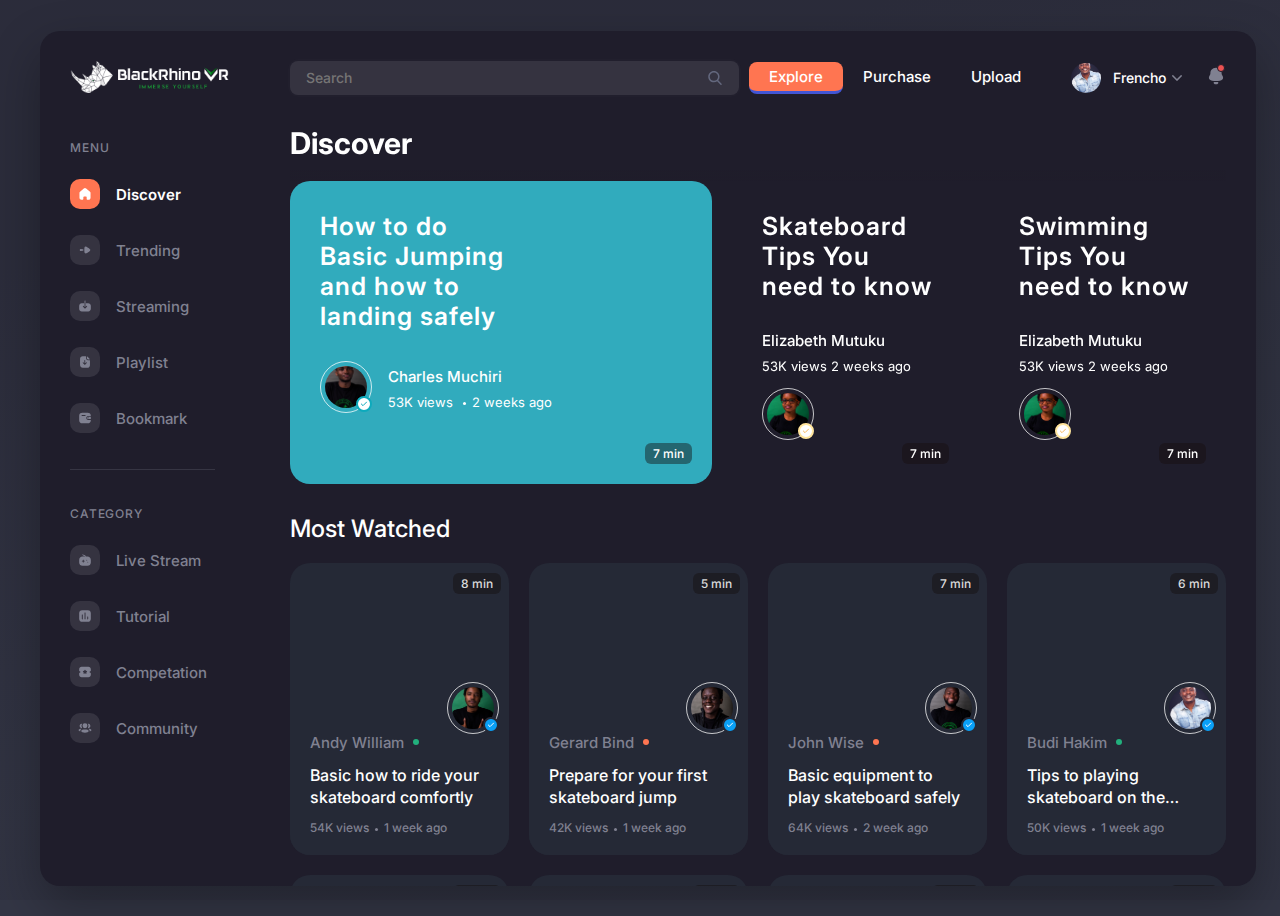
==== commit 2e9874e7: "tiny fixes" ====
--- a/index.html
+++ b/index.html
@@ -6,9 +6,9 @@
     <meta http-equiv="X-UA-Compatible" content="IE=edge">
     <meta name="viewport" content="width=device-width, initial-scale=1.0">
     <title>Black Rhino 3D</title>
-    <link rel="shortcut icon" type="image/jpg" href="/media/favicon.png" />
+    <link rel="shortcut icon" type="image/jpg" href="media/favicon.png" />
+    <link rel="stylesheet" type="text/css" href="https://vjs.zencdn.net/5-unsafe/video-js.css" media="screen">
     <link rel="stylesheet" type="text/css" href="styles/styles.css" media="screen" />
-    <link rel="stylesheet" type="text/css" href="https://vjs.zencdn.net/5-unsafe/video-js.css" media="screen">
 </head>
 
 <body>
@@ -99,11 +99,15 @@
                 <div class="search-bar">
                     <input type="text" placeholder="Search">
                 </div>
-                <a class="header-link active">Explore</a>
-                <a class="header-link">Purchase</a>
-                <a class="header-link">Upload</a>
+                <div class="header-menu">
+                    <ul>
+                        <li><a class="header-link active">Explore</a></li>
+                        <li><a class="header-link">Purchase</a></li>
+                        <li><a class="header-link">Upload</a></li>
+                    </ul>
+                </div>
                 <div class="user-settings">
-                    <img class="user-img" src="/media/team-brian.jpg" alt=" Brian Afande">
+                    <img class="user-img" src="media/team-brian.jpg" alt=" Brian Afande">
                     <div class="user-name">Frencho</div>
                     <svg viewBox="0 0 492 492" fill="currentColor">
                         <path
@@ -130,7 +134,7 @@
                                     stroke-linecap="round" stroke-linejoin="round" class="feather feather-check">
                                     <path d="M20 6L9 17l-5-5" />
                                 </svg>
-                                <img class="author-img" src="/media/Charles-Muchiri-360-Videos.jpg" />
+                                <img class="author-img" src="media/Charles-Muchiri-360-Videos.jpg" />
                             </div>
                             <div class="author-detail">
                                 <div class="author-name">Charles Muchiri</div>
@@ -148,7 +152,7 @@
                                     stroke-linecap="round" stroke-linejoin="round" class="feather feather-check">
                                     <path d="M20 6L9 17l-5-5" />
                                 </svg>
-                                <img class="author-img" src="/media/Elizabeth-Mutuku-360-Videos.jpg" />
+                                <img class="author-img" src="media/Elizabeth-Mutuku-360-Videos.jpg" />
                             </div>
                             <div class="author-detail">
                                 <div class="author-name">Elizabeth Mutuku</div>
@@ -156,7 +160,8 @@
                             </div>
                         </div>
                     </div>
-                    <div class="main-blog anim" style="--delay: .3s;background-image: url(https://images.pexels.com/photos/3046637/pexels-photo-3046637.jpeg);" >
+                    <div class="main-blog anim"
+                        style="--delay: .3s;background-image: url(https://images.pexels.com/photos/3046637/pexels-photo-3046637.jpeg);">
                         <div class="main-blog__title">Swimming Tips You need to know</div>
                         <div class="main-blog__author tips">
                             <div class="main-blog__time">7 min</div>
@@ -165,7 +170,7 @@
                                     stroke-linecap="round" stroke-linejoin="round" class="feather feather-check">
                                     <path d="M20 6L9 17l-5-5" />
                                 </svg>
-                                <img class="author-img" src="/media/Elizabeth-Mutuku-360-Videos.jpg" />
+                                <img class="author-img" src="media/Elizabeth-Mutuku-360-Videos.jpg" />
                             </div>
                             <div class="author-detail">
                                 <div class="author-name">Elizabeth Mutuku</div>
@@ -189,7 +194,7 @@
                                     stroke-linecap="round" stroke-linejoin="round" class="feather feather-check">
                                     <path d="M20 6L9 17l-5-5" />
                                 </svg>
-                                <img class="author-img" src="/media/Isa-Mohamed-360-Videos.jpg" />
+                                <img class="author-img" src="media/Isa-Mohamed-360-Videos.jpg" />
                             </div>
                         </div>
                         <div class="video-by">Andy William</div>
@@ -209,7 +214,7 @@
                                     stroke-linecap="round" stroke-linejoin="round" class="feather feather-check">
                                     <path d="M20 6L9 17l-5-5" />
                                 </svg>
-                                <img class="author-img" src="/media/Longino-Muluka-AR-VR-Developer.jpg" />
+                                <img class="author-img" src="media/Longino-Muluka-AR-VR-Developer.jpg" />
                             </div>
                         </div>
                         <div class="video-by offline">Gerard Bind</div>
@@ -229,7 +234,7 @@
                                     stroke-linecap="round" stroke-linejoin="round" class="feather feather-check">
                                     <path d="M20 6L9 17l-5-5" />
                                 </svg>
-                                <img class="author-img" src="/media/Stephen-Kimani-AR-VR-Developer.jpg" />
+                                <img class="author-img" src="media/Stephen-Kimani-AR-VR-Developer.jpg" />
                             </div>
                         </div>
                         <div class="video-by offline">John Wise</div>
@@ -249,7 +254,7 @@
                                     stroke-linecap="round" stroke-linejoin="round" class="feather feather-check">
                                     <path d="M20 6L9 17l-5-5" />
                                 </svg>
-                                <img class="author-img" src="/media/team-brian.jpg" />
+                                <img class="author-img" src="media/team-brian.jpg" />
                             </div>
                         </div>
                         <div class="video-by">Budi Hakim</div>
@@ -269,7 +274,7 @@
                                     stroke-linecap="round" stroke-linejoin="round" class="feather feather-check">
                                     <path d="M20 6L9 17l-5-5" />
                                 </svg>
-                                <img class="author-img" src="/media/Isa-Mohamed-360-Videos.jpg" />
+                                <img class="author-img" src="media/Isa-Mohamed-360-Videos.jpg" />
                             </div>
                         </div>
                         <div class="video-by">Andy William</div>
@@ -289,7 +294,7 @@
                                     stroke-linecap="round" stroke-linejoin="round" class="feather feather-check">
                                     <path d="M20 6L9 17l-5-5" />
                                 </svg>
-                                <img class="author-img" src="/media/Longino-Muluka-AR-VR-Developer.jpg" />
+                                <img class="author-img" src="media/Longino-Muluka-AR-VR-Developer.jpg" />
                             </div>
                         </div>
                         <div class="video-by offline">Gerard Bind</div>
@@ -309,7 +314,7 @@
                                     stroke-linecap="round" stroke-linejoin="round" class="feather feather-check">
                                     <path d="M20 6L9 17l-5-5" />
                                 </svg>
-                                <img class="author-img" src="/media/Stephen-Kimani-AR-VR-Developer.jpg" />
+                                <img class="author-img" src="media/Stephen-Kimani-AR-VR-Developer.jpg" />
                             </div>
                         </div>
                         <div class="video-by offline">John Wise</div>
@@ -329,7 +334,7 @@
                                     stroke-linecap="round" stroke-linejoin="round" class="feather feather-check">
                                     <path d="M20 6L9 17l-5-5" />
                                 </svg>
-                                <img class="author-img" src="/media/team-brian.jpg" />
+                                <img class="author-img" src="media/team-brian.jpg" />
                             </div>
                         </div>
                         <div class="video-by">Budi Hakim</div>
--- a/styles/styles.css
+++ b/styles/styles.css
@@ -215,24 +215,46 @@
   padding: 30px;
 }
 
+.header-menu {
+  margin: 0 10px;
+}
+.header-menu ul {
+  list-style: none;
+  margin: 0;
+  padding: 0;
+  display: flex;
+}
+.header-menu ul li {
+  flex: 3;
+}
+
+@media all and (max-width: 1000px) {
+  .header-menu ul {
+    flex-wrap: wrap;
+  }
+  .header-menu li {
+    flex: 1 1 50%;
+  }
+}
 .header-link {
-  color: #9b9ca7;
+  color: #fff;
   text-decoration: none;
   display: flex;
   align-items: center;
-  padding: 20px;
+  padding: 10px 16px;
   transition: 0.3s;
-  border-bottom: 3px solid transparent;
+  border-bottom: 1px solid transparent;
   transition: 0.3s;
+  padding: 5px 20px;
 }
 .header-link svg {
   width: 20px;
   margin-right: 14px;
 }
 .header-link.active, .header-link.hover {
-  background: #11132c;
+  background: #ff7551;
   border-bottom: 3px solid #4255d4;
-  border-radius: 10px;
+  border-radius: 8px;
 }
 
 .search-bar {
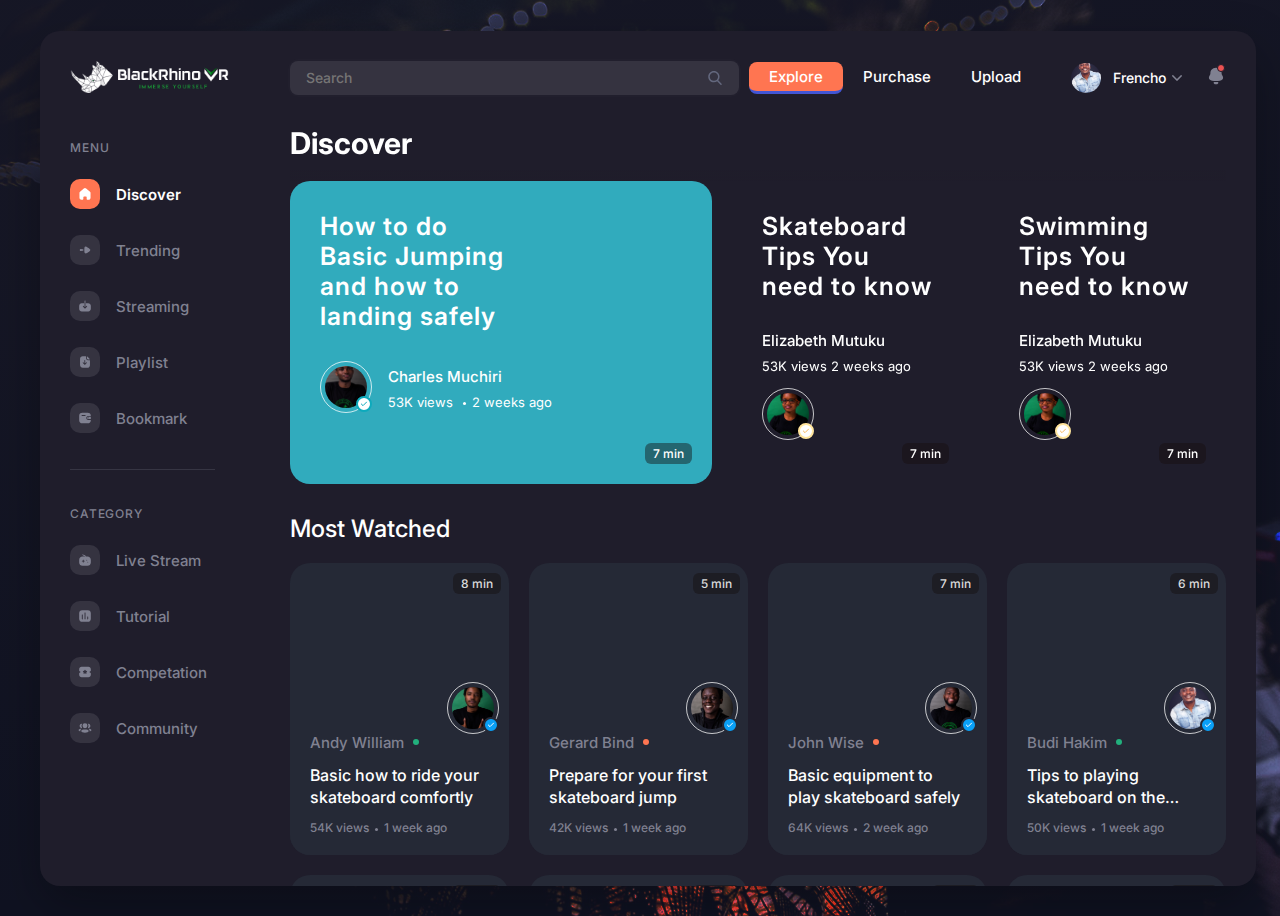
==== commit b1131f01: "background" ====
--- a/index.html
+++ b/index.html
@@ -325,9 +325,7 @@
                         <div class="video-time">6 min</div>
                         <div class="video-wrapper">
                             <video muted="">
-                                <source
-                                    src="https://player.vimeo.com/external/361861493.sd.mp4?s=19d8275ca755d653042a87ef28b2f0b2eabf57d0&profile_id=139&oauth2_token_id=57447761"
-                                    type="video/mp4">
+                                <source src="https://vimeo.com/455831126" type="video/mp4">
                             </video>
                             <div class="author-img__wrapper video-author">
                                 <svg viewBox="0 0 24 24" fill="none" stroke="currentColor" stroke-width="3"
@@ -388,6 +386,30 @@
                                             </svg>
                                             Liked
                                         </button>
+                                        <button class="like orange">
+                                            <svg version="1.1" id="Capa_1" xmlns="http://www.w3.org/2000/svg"
+                                                xmlns:xlink="http://www.w3.org/1999/xlink" x="0px" y="0px"
+                                                viewBox="0 0 450.391 450.391" 
+                                                style="enable-background:new 0 0 450.391 450.391;" xml:space="preserve">
+                                                            <path fill-rule="evenodd" clip-rule="evenodd" d="M143.673,350.322c-25.969,0-47.02,21.052-47.02,47.02c0,25.969,21.052,47.02,47.02,47.02
+                                                       c25.969,0,47.02-21.052,47.02-47.02C190.694,371.374,169.642,350.322,143.673,350.322z M143.673,423.465
+                                                       c-14.427,0-26.122-11.695-26.122-26.122c0-14.427,11.695-26.122,26.122-26.122c14.427,0,26.122,11.695,26.122,26.122
+                                                       C169.796,411.77,158.1,423.465,143.673,423.465z" />
+                                                            <path fill-rule="evenodd" clip-rule="evenodd"
+                                                                d="M342.204,350.322c-25.969,0-47.02,21.052-47.02,47.02c0,25.969,21.052,47.02,47.02,47.02s47.02-21.052,47.02-47.02
+                                                       C389.224,371.374,368.173,350.322,342.204,350.322z M342.204,423.465c-14.427,0-26.122-11.695-26.122-26.122
+                                                       c0-14.427,11.695-26.122,26.122-26.122s26.122,11.695,26.122,26.122C368.327,411.77,356.631,423.465,342.204,423.465z" />
+                                                            <path fill-rule="evenodd" clip-rule="evenodd"
+                                                                d="M448.261,76.037c-2.176-2.377-5.153-3.865-8.359-4.18L99.788,67.155L90.384,38.42
+                                                       C83.759,19.211,65.771,6.243,45.453,6.028H10.449C4.678,6.028,0,10.706,0,16.477s4.678,10.449,10.449,10.449h35.004
+                                                       c11.361,0.251,21.365,7.546,25.078,18.286l66.351,200.098l-5.224,12.016c-5.827,15.026-4.077,31.938,4.702,45.453
+                                                       c8.695,13.274,23.323,21.466,39.184,21.943h203.233c5.771,0,10.449-4.678,10.449-10.449c0-5.771-4.678-10.449-10.449-10.449
+                                                       H175.543c-8.957-0.224-17.202-4.936-21.943-12.539c-4.688-7.51-5.651-16.762-2.612-25.078l4.18-9.404l219.951-22.988
+                                                       c24.16-2.661,44.034-20.233,49.633-43.886l25.078-105.012C450.96,81.893,450.36,78.492,448.261,76.037z M404.376,185.228
+                                                       c-3.392,15.226-16.319,26.457-31.869,27.69l-217.339,22.465L106.58,88.053l320.261,4.702L404.376,185.228z" />
+                                            </svg>
+                                            Buy
+                                        </button>
                                     </div>
                                 </div>
                                 <div class="video-p-title anim" style="--delay: .2s">Basic how to ride your Skateboard
--- a/styles/styles.css
+++ b/styles/styles.css
@@ -26,8 +26,8 @@
 body {
   font-family: var(--body-font);
   color: var(--body-color);
-  background-image: url("https://images.unsplash.com/photo-1445251836269-d158eaa028a6?ixlib=rb-1.2.1&ixid=MXwxMjA3fDB8MHxwaG90by1wYWdlfHx8fGVufDB8fHw%3D&auto=format&fit=crop&w=1951&q=80");
-  background-image: url(https://images.unsplash.com/photo-1520045892732-304bc3ac5d8e?ixlib=rb-1.2.1&ixid=MXwxMjA3fDB8MHxwaG90by1wYWdlfHx8fGVufDB8fHw%3D&auto=format&fit=crop&w=1950&q=80);
+  background-image: url("/media/webnjengo.jpg");
+  background-image: url(/media/webnjengo.jpg);
   background-position: center;
   background-size: cover;
   background-repeat: no-repeat;
